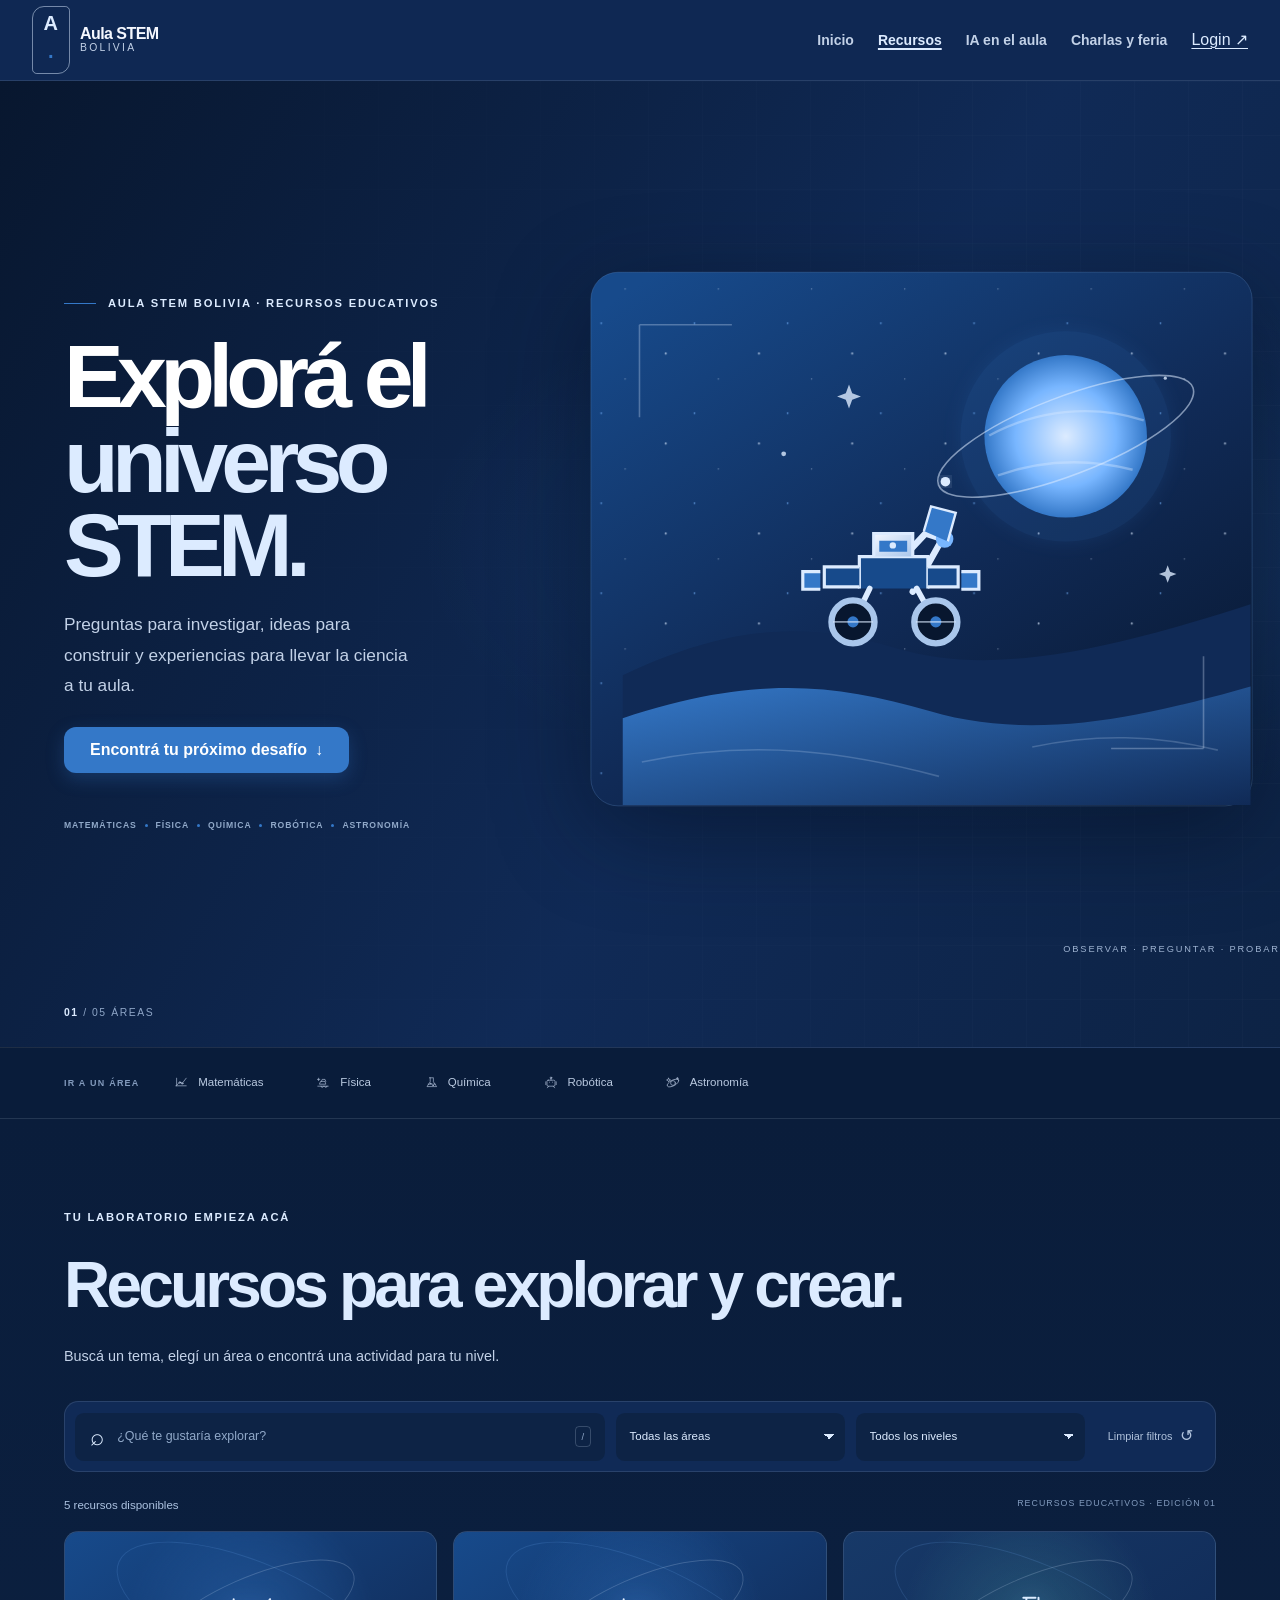
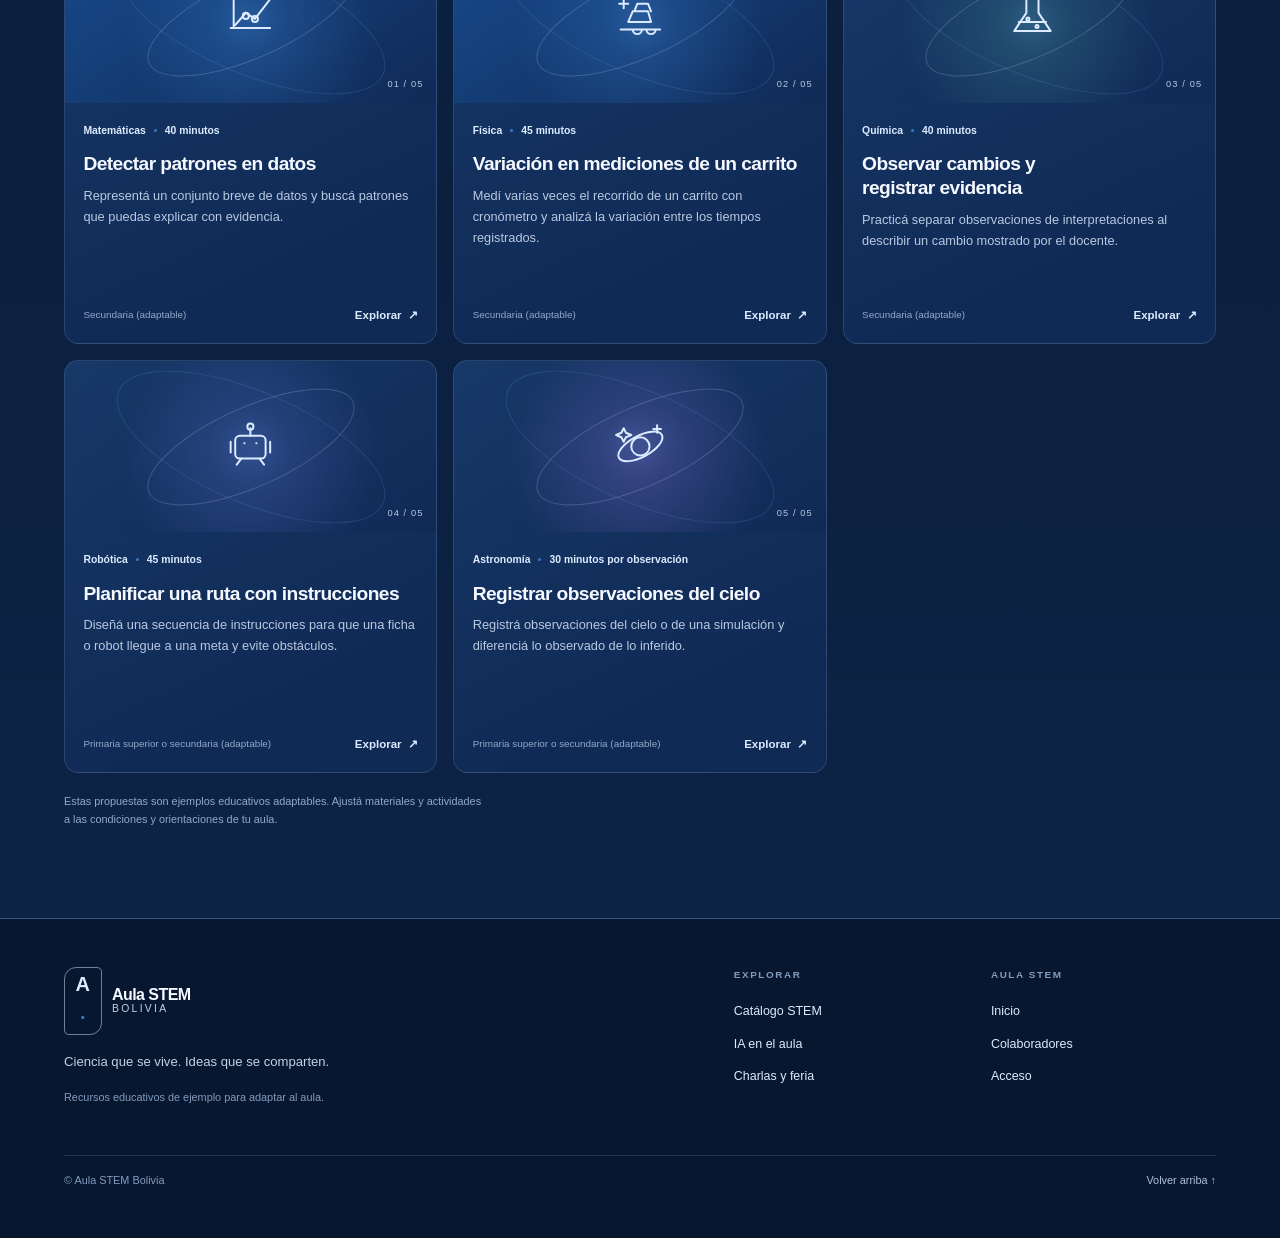
==== pages/stem.html @ b1489006 "feat: build interactive STEM educational hub" ====
<!doctype html>
<html lang="es">
  <head>
    <meta charset="utf-8">
    <meta name="viewport" content="width=device-width, initial-scale=1">
    <meta name="theme-color" content="#102A56">
    <meta name="description" content="Explorá recursos y experiencias de Matemáticas, Física, Química, Robótica y Astronomía.">
    <title>Explorá el universo STEM | Aula STEM Bolivia</title>
    <link rel="stylesheet" href="../css/global.css">
    <script type="module" src="../js/stem.js"></script>
  </head>
  <body class="stem-hub">
    <a class="skip-link" href="#contenido">Saltar al contenido</a>
    <header class="site-header">
      <nav class="site-nav container container--wide" aria-label="Navegación principal">
        <a class="site-nav__brand" href="../index.html" aria-label="Aula STEM Bolivia, inicio">
          <span class="brand-mark" aria-hidden="true">A<span>·</span></span>
          <span class="brand-name">Aula STEM <small>Bolivia</small></span>
        </a>
        <button class="nav-toggle" type="button" aria-expanded="false" aria-controls="primary-menu" aria-label="Abrir menú"><span></span><span></span></button>
        <ul class="site-nav__links" id="primary-menu" role="list">
          <li><a class="site-nav__link" href="../index.html#inicio">Inicio</a></li>
          <li><a class="site-nav__link" href="#catalogo" aria-current="page">Recursos</a></li>
          <li><a class="site-nav__link" href="../index.html#ia-aula">IA en el aula</a></li>
          <li><a class="site-nav__link" href="../index.html#actividades">Charlas y feria</a></li>
          <li><a class="site-nav__login" href="../index.html#login">Login <span aria-hidden="true">↗</span></a></li>
        </ul>
      </nav>
    </header>

    <main id="contenido">
      <section class="stem-hero" aria-labelledby="stem-title">
        <div class="stem-hero__grid" aria-hidden="true"></div>
        <div class="container stem-hero__layout">
          <div class="stem-hero__copy">
            <p class="eyebrow"><span class="eyebrow__line"></span> AULA STEM BOLIVIA · RECURSOS EDUCATIVOS</p>
            <h1 id="stem-title">Explorá el<br><span>universo STEM.</span></h1>
            <p>Preguntas para investigar, ideas para construir y experiencias para llevar la ciencia a tu aula.</p>
            <a class="button button--primary" href="#catalogo">Encontrá tu próximo desafío <span aria-hidden="true">↓</span></a>
            <div class="stem-hero__subjects" aria-label="Cinco áreas STEM"><span>MATEMÁTICAS</span><i></i><span>FÍSICA</span><i></i><span>QUÍMICA</span><i></i><span>ROBÓTICA</span><i></i><span>ASTRONOMÍA</span></div>
          </div>
          <figure class="stem-hero__art">
            <img src="../assets/images/aula-stem-rover.svg" alt="Ilustración original de un rover educativo explorando un paisaje espacial" width="900" height="760">
            <figcaption>OBSERVAR · PREGUNTAR · PROBAR</figcaption>
          </figure>
          <div class="stem-hero__index" aria-hidden="true">01 <span>/ 05 ÁREAS</span></div>
        </div>
      </section>

      <nav class="subject-nav" aria-label="Explorar por área"><div class="container subject-nav__inner">
        <span class="subject-nav__label">IR A UN ÁREA</span>
        <div class="subject-nav__items" id="subject-shortcuts"></div>
      </div></nav>

      <section class="section stem-catalog" id="catalogo" aria-labelledby="catalog-title">
        <div class="container">
          <div class="section-heading stem-section-heading reveal">
            <p class="eyebrow">Tu laboratorio empieza acá</p>
            <h2 id="catalog-title">Recursos para <span class="text-blue">explorar y crear.</span></h2>
            <p>Buscá un tema, elegí un área o encontrá una actividad para tu nivel.</p>
          </div>

          <form class="resource-filters" id="resource-filters" role="search" novalidate>
            <label class="filter-search"><span class="sr-only">Buscar recursos por título o descripción</span><span class="filter-search__icon" aria-hidden="true">⌕</span><input id="resource-search" type="search" name="q" placeholder="¿Qué te gustaría explorar?" autocomplete="off"><kbd>/</kbd></label>
            <label class="filter-select"><span class="sr-only">Filtrar por área</span><select id="subject-filter" name="subject"><option value="">Todas las áreas</option></select></label>
            <label class="filter-select"><span class="sr-only">Filtrar por nivel sugerido</span><select id="level-filter" name="level"><option value="">Todos los niveles</option></select></label>
            <button class="filter-reset" type="reset">Limpiar filtros <span aria-hidden="true">↺</span></button>
          </form>

          <div class="resource-results-line"><p id="result-count" role="status" aria-live="polite"></p><span>RECURSOS EDUCATIVOS · EDICIÓN 01</span></div>
          <div class="hub-resource-grid" id="hub-resource-list"></div>
          <div class="resource-empty" id="resource-empty" hidden>
            <span aria-hidden="true">⌕</span><h3>No encontramos recursos con esos filtros.</h3><p>Probá con otra búsqueda o limpiá los filtros para volver a explorar todas las áreas.</p><button class="button button--secondary" type="button" data-reset-filters>Mostrar todos los recursos</button>
          </div>
          <p class="catalog-note">Estas propuestas son ejemplos educativos adaptables. Ajustá materiales y actividades a las condiciones y orientaciones de tu aula.</p>
        </div>
      </section>

      <section class="resource-detail section" id="resource-detail" aria-labelledby="detail-title" hidden>
        <div class="container">
          <div class="detail-topbar"><a class="detail-back" href="./stem.html#catalogo" data-back-to-catalog><span aria-hidden="true">←</span> Volver al catálogo</a><button class="button button--secondary print-resource" type="button"><span aria-hidden="true">▤</span> Imprimir recurso</button></div>
          <div id="detail-content"></div>
        </div>
      </section>
    </main>

    <footer class="site-footer"><div class="container footer-layout">
      <div class="footer-identity"><a class="site-nav__brand" href="../index.html"><span class="brand-mark" aria-hidden="true">A<span>·</span></span><span class="brand-name">Aula STEM <small>Bolivia</small></span></a><p>Ciencia que se vive. Ideas que se comparten.</p><p class="footer-affiliation">Recursos educativos de ejemplo para adaptar al aula.</p></div>
      <nav class="footer-nav" aria-label="Navegación de recursos"><p class="footer-nav__title">EXPLORAR</p><a href="#catalogo">Catálogo STEM</a><a href="../index.html#ia-aula">IA en el aula</a><a href="../index.html#actividades">Charlas y feria</a></nav>
      <nav class="footer-nav" aria-label="Información del sitio"><p class="footer-nav__title">AULA STEM</p><a href="../index.html#inicio">Inicio</a><a href="../index.html#colaboradores">Colaboradores</a><a href="../index.html#login">Acceso</a></nav>
      <div class="footer-bottom"><span>© Aula STEM Bolivia</span><a href="#contenido">Volver arriba ↑</a></div>
    </div></footer>
  </body>
</html>
---- css/global.css ----
/* Load this file as the single stylesheet entry point. */
@import url("./variables.css");
@import url("./reset.css");
@import url("./layout.css");
@import url("./components.css");
@import url("./pages.css");
@import url("./responsive.css");

html {
  background: var(--color-background);
  color: var(--color-text);
  font-family: var(--font-family-base);
  font-size: 100%;
  line-height: var(--line-height-body);
}

body {
  background: var(--color-background);
  color: var(--color-text);
  font-size: var(--font-size-md);
  font-weight: var(--font-weight-regular);
  text-rendering: optimizeLegibility;
  -webkit-font-smoothing: antialiased;
  -moz-osx-font-smoothing: grayscale;
}

h1,
h2,
h3,
h4,
h5,
h6 {
  color: var(--color-primary);
  font-family: var(--font-family-base);
  font-weight: var(--font-weight-bold);
  line-height: var(--line-height-heading);
  text-wrap: balance;
}

h1 { font-size: var(--font-size-3xl); }
h2 { font-size: var(--font-size-2xl); }
h3 { font-size: var(--font-size-xl); }

p,
li {
  max-width: 70ch;
}

a {
  color: var(--color-link);
  text-decoration-thickness: 0.08em;
  text-underline-offset: 0.18em;
}

a:hover {
  color: var(--color-link-hover);
}

::placeholder {
  color: var(--color-text-muted);
  opacity: 1;
}

hr {
  border: 0;
  border-top: 1px solid var(--color-border);
}

::selection {
  background: var(--color-blue-light);
  color: var(--color-navy-night);
}
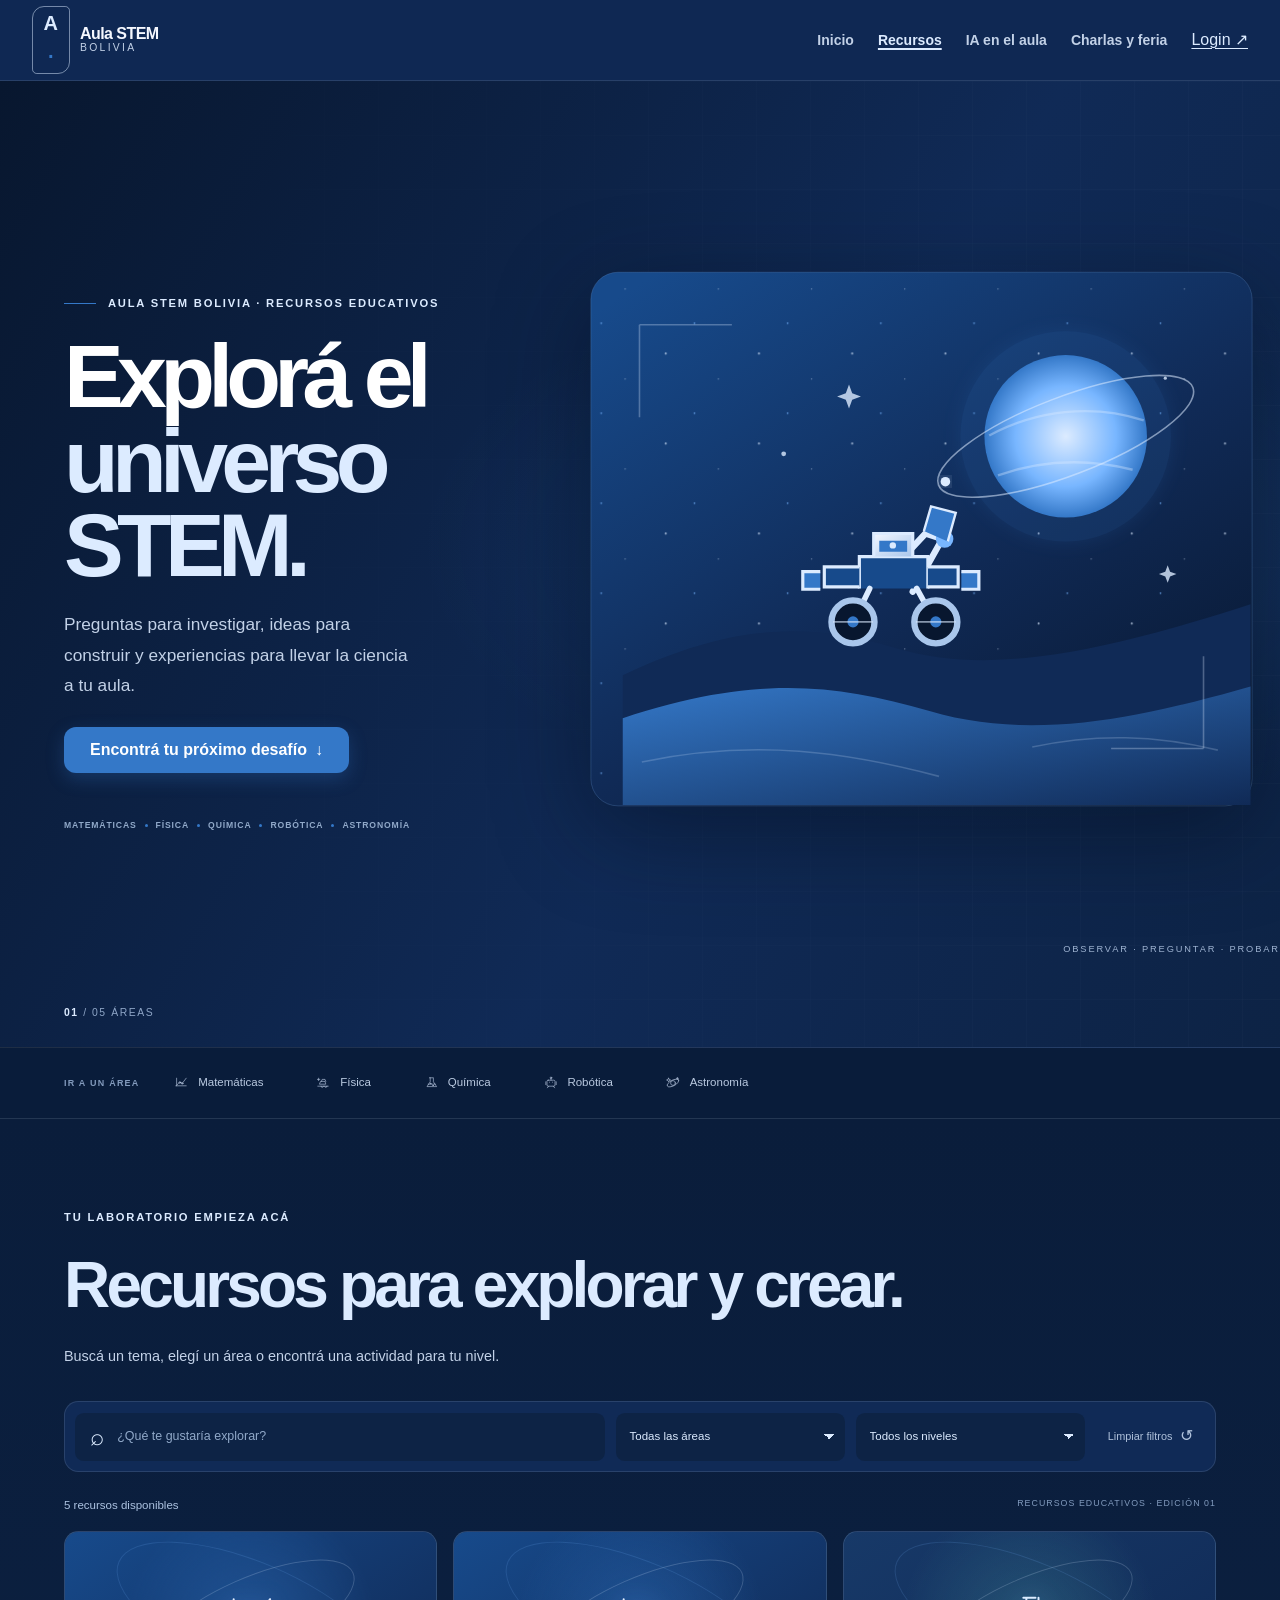
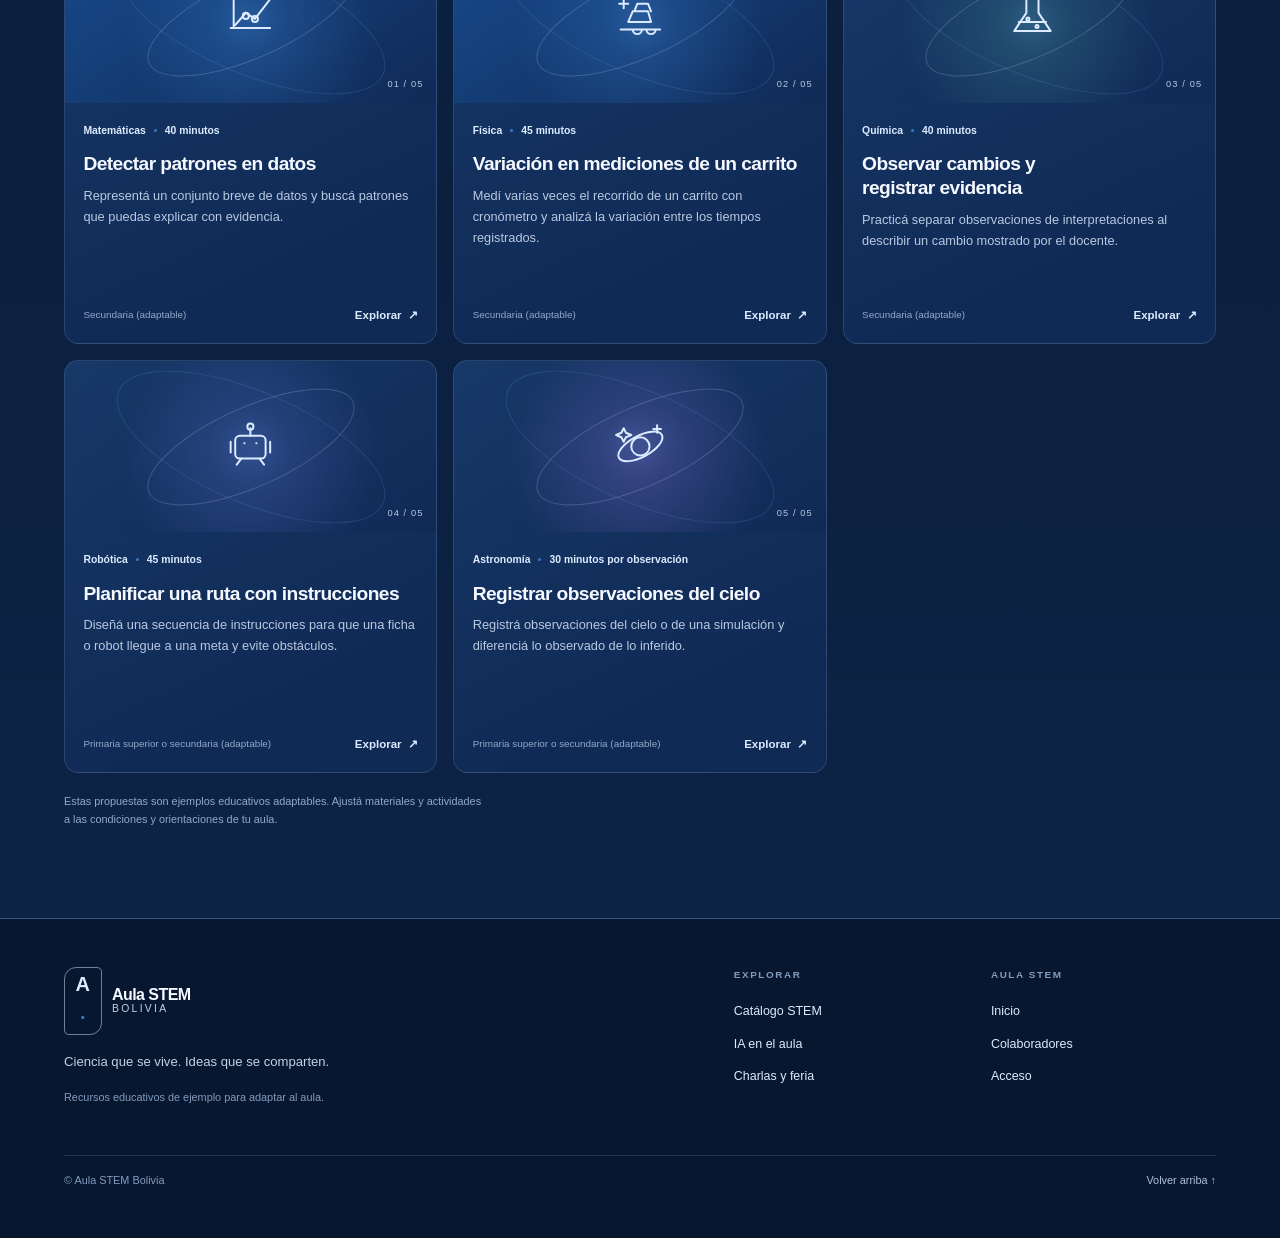
==== commit 70e24402: "feat: complete interactive STEM educational hub" ====
--- a/pages/stem.html
+++ b/pages/stem.html
@@ -61,7 +61,7 @@
           </div>
 
           <form class="resource-filters" id="resource-filters" role="search" novalidate>
-            <label class="filter-search"><span class="sr-only">Buscar recursos por título o descripción</span><span class="filter-search__icon" aria-hidden="true">⌕</span><input id="resource-search" type="search" name="q" placeholder="¿Qué te gustaría explorar?" autocomplete="off"><kbd>/</kbd></label>
+            <label class="filter-search"><span class="sr-only">Buscar recursos por título o descripción</span><span class="filter-search__icon" aria-hidden="true">⌕</span><input id="resource-search" type="search" name="q" placeholder="¿Qué te gustaría explorar?" autocomplete="off"></label>
             <label class="filter-select"><span class="sr-only">Filtrar por área</span><select id="subject-filter" name="subject"><option value="">Todas las áreas</option></select></label>
             <label class="filter-select"><span class="sr-only">Filtrar por nivel sugerido</span><select id="level-filter" name="level"><option value="">Todos los niveles</option></select></label>
             <button class="filter-reset" type="reset">Limpiar filtros <span aria-hidden="true">↺</span></button>
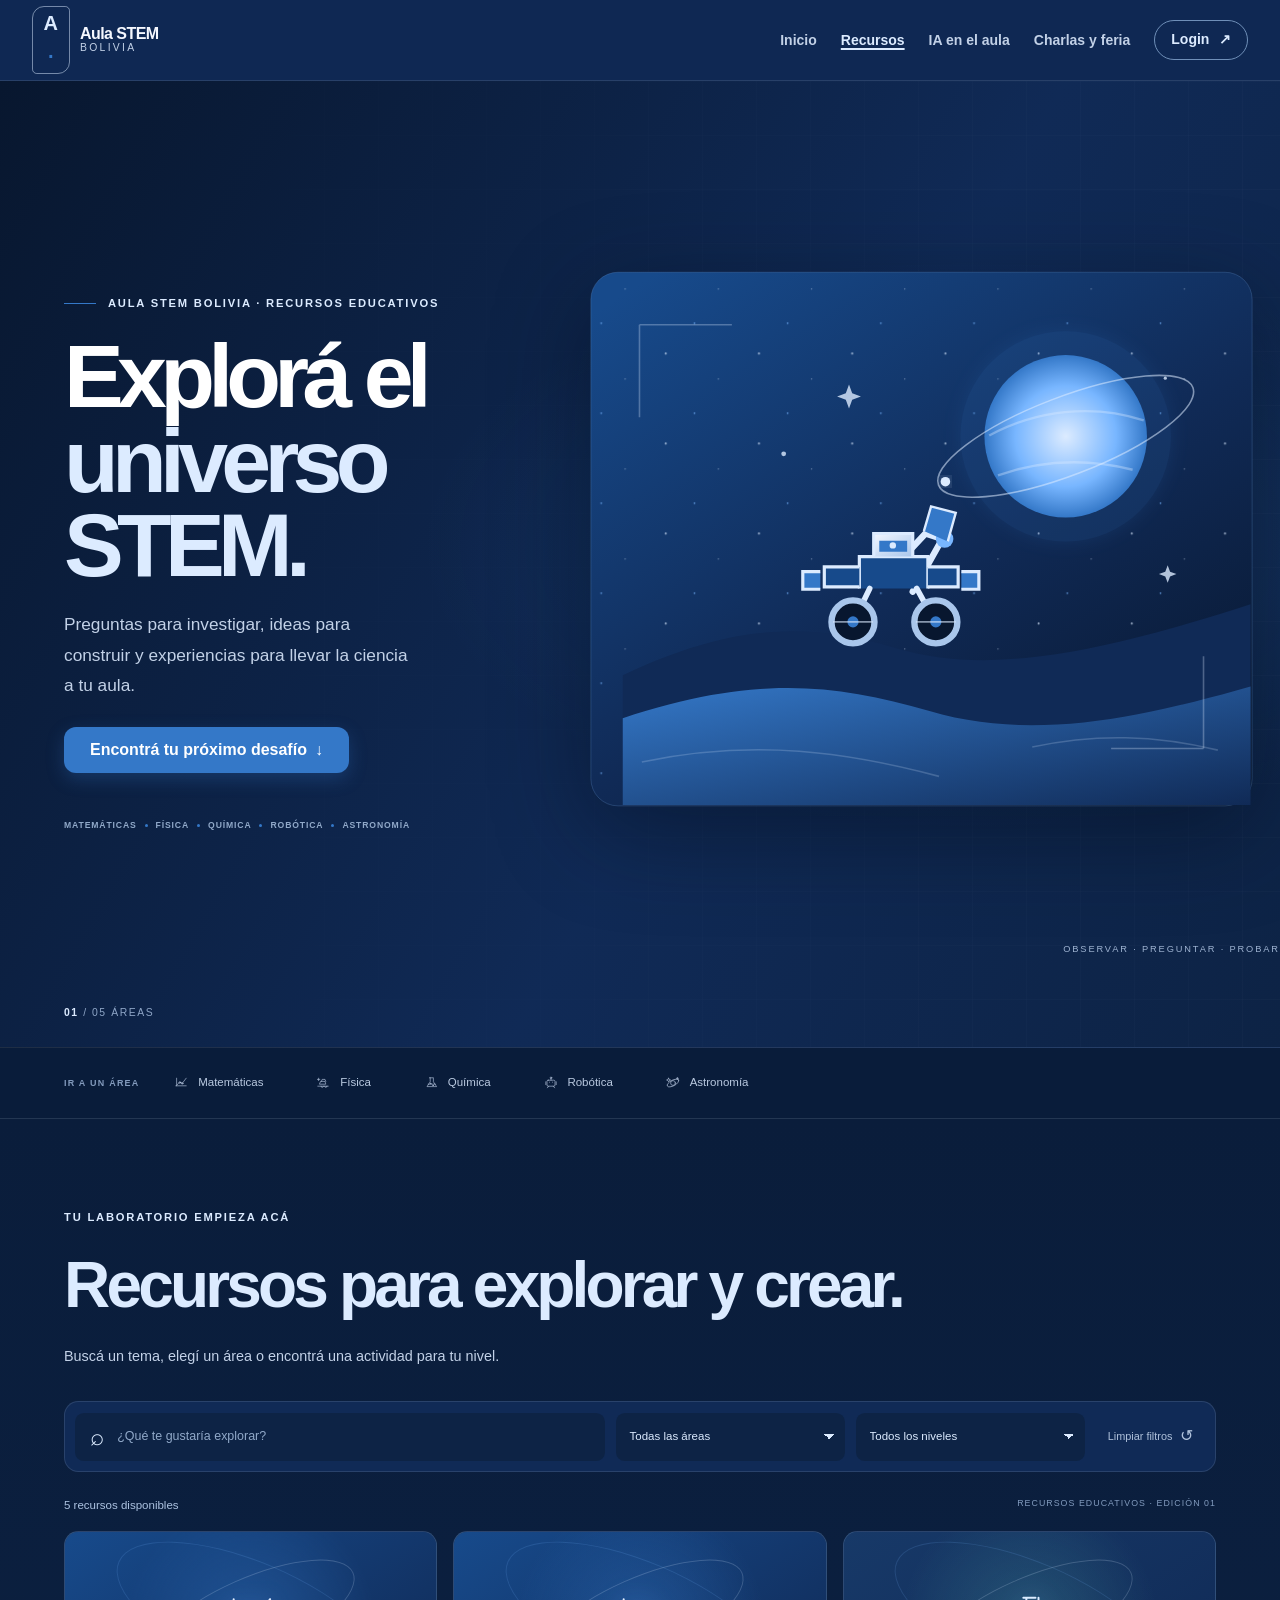
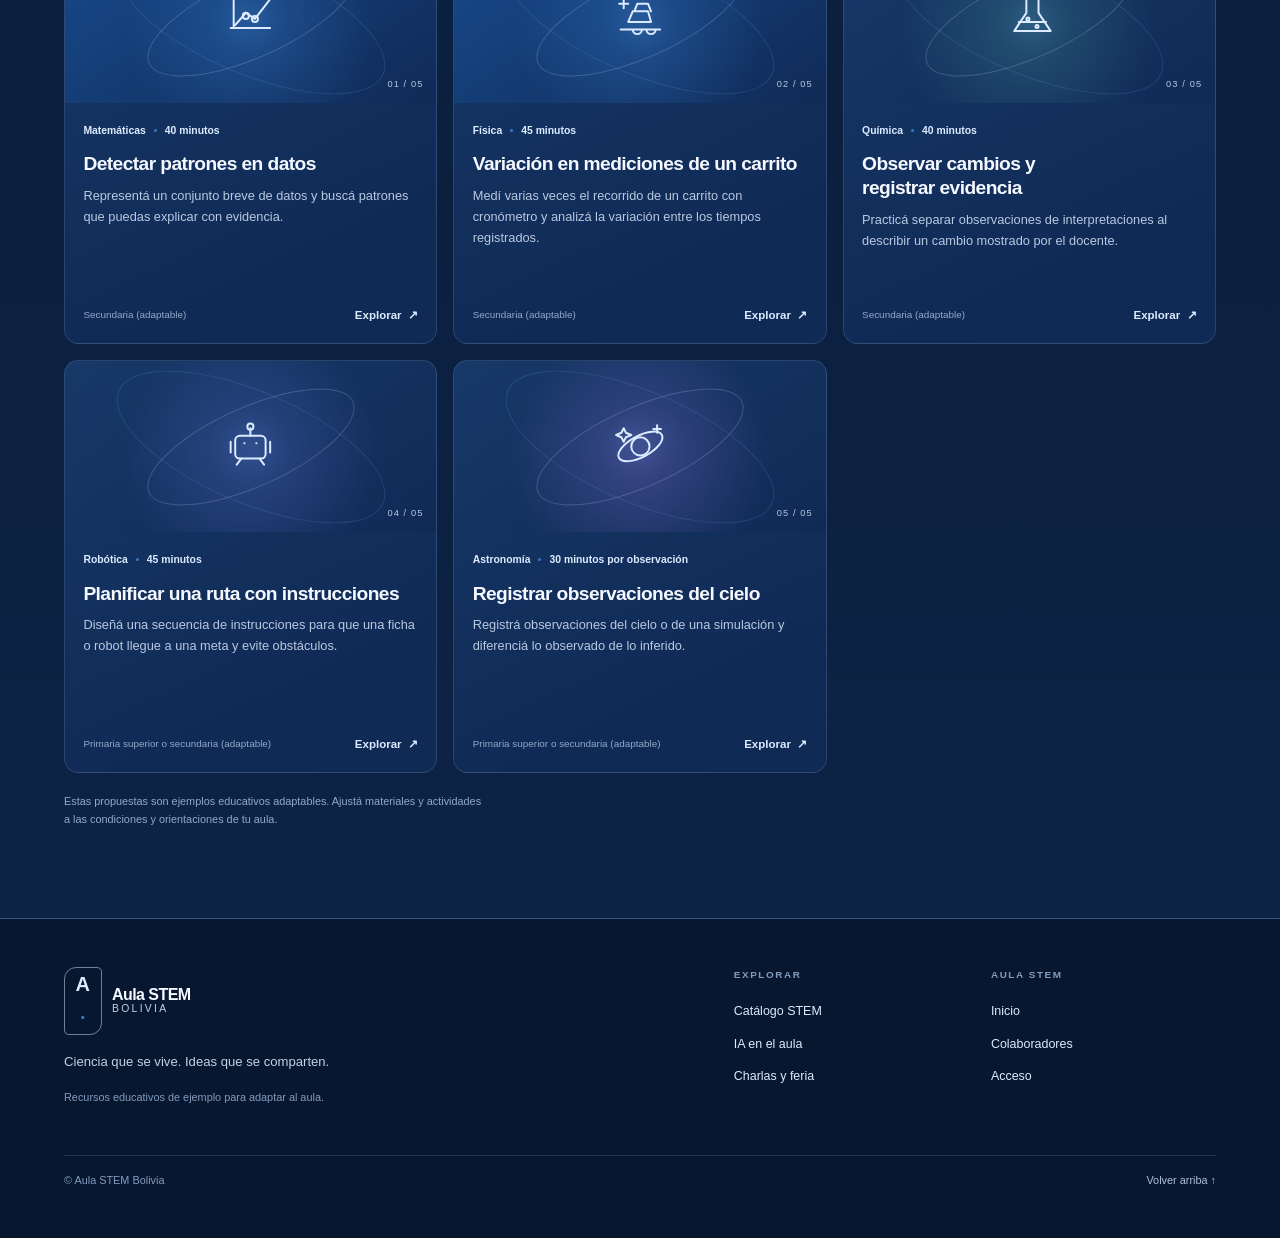
==== commit c8400a9f: "feat: complete outreach activities section" ====
--- a/pages/stem.html
+++ b/pages/stem.html
@@ -22,7 +22,7 @@
           <li><a class="site-nav__link" href="../index.html#inicio">Inicio</a></li>
           <li><a class="site-nav__link" href="#catalogo" aria-current="page">Recursos</a></li>
           <li><a class="site-nav__link" href="../index.html#ia-aula">IA en el aula</a></li>
-          <li><a class="site-nav__link" href="../index.html#actividades">Charlas y feria</a></li>
+          <li><a class="site-nav__link" href="./outreach.html">Charlas y feria</a></li>
           <li><a class="site-nav__login" href="../index.html#login">Login <span aria-hidden="true">↗</span></a></li>
         </ul>
       </nav>
@@ -86,7 +86,7 @@
 
     <footer class="site-footer"><div class="container footer-layout">
       <div class="footer-identity"><a class="site-nav__brand" href="../index.html"><span class="brand-mark" aria-hidden="true">A<span>·</span></span><span class="brand-name">Aula STEM <small>Bolivia</small></span></a><p>Ciencia que se vive. Ideas que se comparten.</p><p class="footer-affiliation">Recursos educativos de ejemplo para adaptar al aula.</p></div>
-      <nav class="footer-nav" aria-label="Navegación de recursos"><p class="footer-nav__title">EXPLORAR</p><a href="#catalogo">Catálogo STEM</a><a href="../index.html#ia-aula">IA en el aula</a><a href="../index.html#actividades">Charlas y feria</a></nav>
+      <nav class="footer-nav" aria-label="Navegación de recursos"><p class="footer-nav__title">EXPLORAR</p><a href="#catalogo">Catálogo STEM</a><a href="../index.html#ia-aula">IA en el aula</a><a href="./outreach.html">Charlas y feria</a></nav>
       <nav class="footer-nav" aria-label="Información del sitio"><p class="footer-nav__title">AULA STEM</p><a href="../index.html#inicio">Inicio</a><a href="../index.html#colaboradores">Colaboradores</a><a href="../index.html#login">Acceso</a></nav>
       <div class="footer-bottom"><span>© Aula STEM Bolivia</span><a href="#contenido">Volver arriba ↑</a></div>
     </div></footer>
